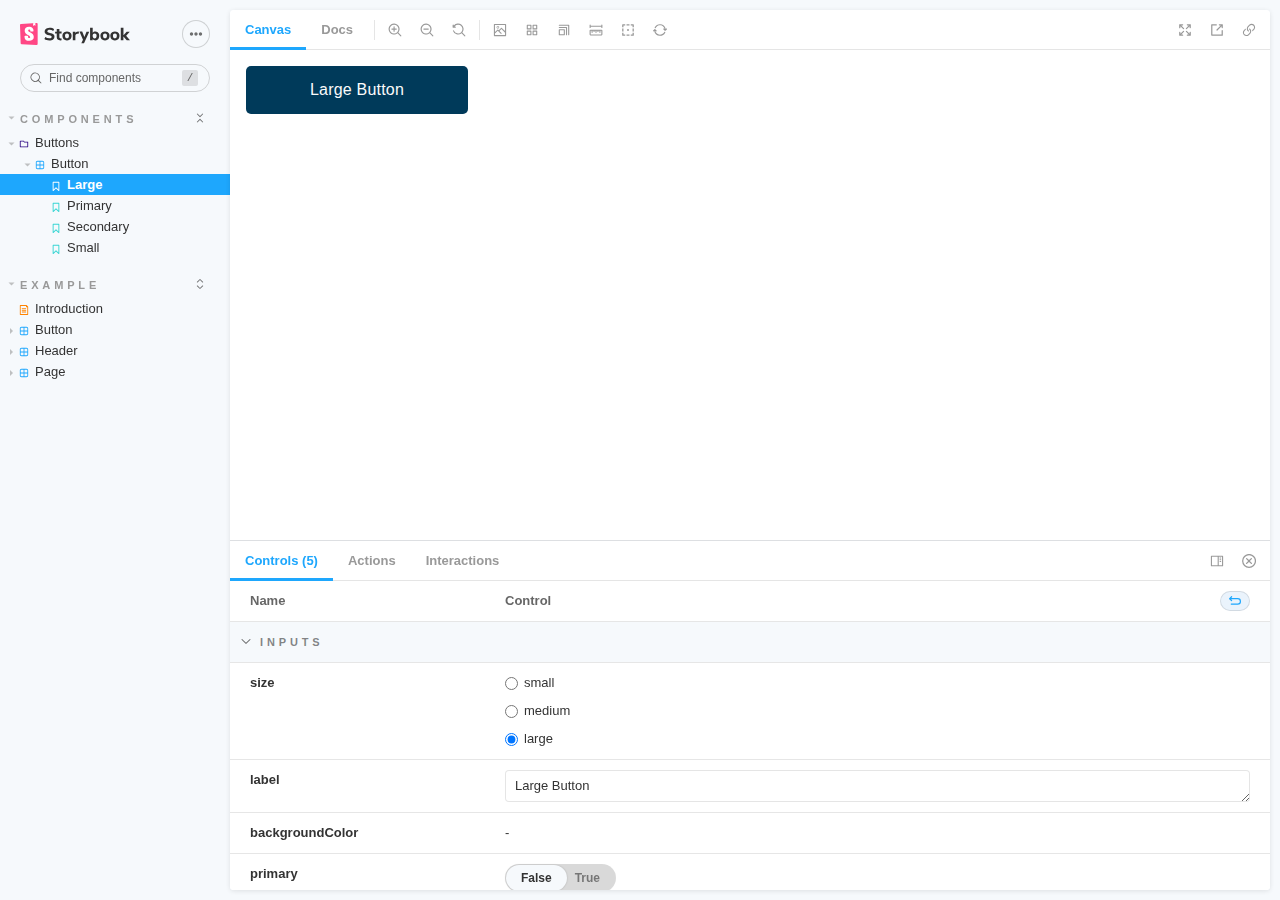
==== angular/index.html @ 04ffe703 "rename folder" ====
<!doctype html><html lang="en"><head><meta charset="utf-8"/><title>Webpack App</title><meta name="viewport" content="width=device-width,initial-scale=1"/><style>html, body {
    overflow: hidden;
    height: 100%;
    width: 100%;
    margin: 0;
    padding: 0;
  }

  * {
    box-sizing: border-box;
  }</style><script>/* globals window */
  /* eslint-disable no-underscore-dangle */
  try {
    if (window.top !== window) {
      window.__REACT_DEVTOOLS_GLOBAL_HOOK__ = window.top.__REACT_DEVTOOLS_GLOBAL_HOOK__;
    }
  } catch (e) {
    // eslint-disable-next-line no-console
    console.warn('unable to connect to top frame for connecting dev tools');
  }

  window.onerror = function onerror(message, source, line, column, err) {
    if (window.CONFIG_TYPE !== 'DEVELOPMENT') return;
    // eslint-disable-next-line no-var, vars-on-top
    var xhr = new window.XMLHttpRequest();
    xhr.open('POST', '/runtime-error');
    xhr.setRequestHeader('Content-Type', 'application/json;charset=UTF-8');
    xhr.send(
      JSON.stringify({
        /* eslint-disable object-shorthand */
        message: message,
        source: source,
        line: line,
        column: column,
        error: err && { message: err.message, name: err.name, stack: err.stack },
        origin: 'manager',
        /* eslint-enable object-shorthand */
      })
    );
  };</script><style>#root[hidden],
      #docs-root[hidden] {
        display: none !important;
      }</style></head><body><div id="root"></div><div id="docs-root"></div><script>window['CONFIG_TYPE'] = "PRODUCTION";
          
      
          
            window['LOGLEVEL'] = "info";
          
      
          
            window['FEATURES'] = {"postcss":true,"emotionAlias":true,"warnOnLegacyHierarchySeparator":true};
          
      
          
      
          
      
          
            window['DOCS_MODE'] = false;</script><script src="runtime~main.30255b96f2ba705872fa.manager.bundle.js"></script><script src="439.efc33d98818427cbb475.manager.bundle.js"></script><script src="main.96705c7674874c46df10.manager.bundle.js"></script></body></html>
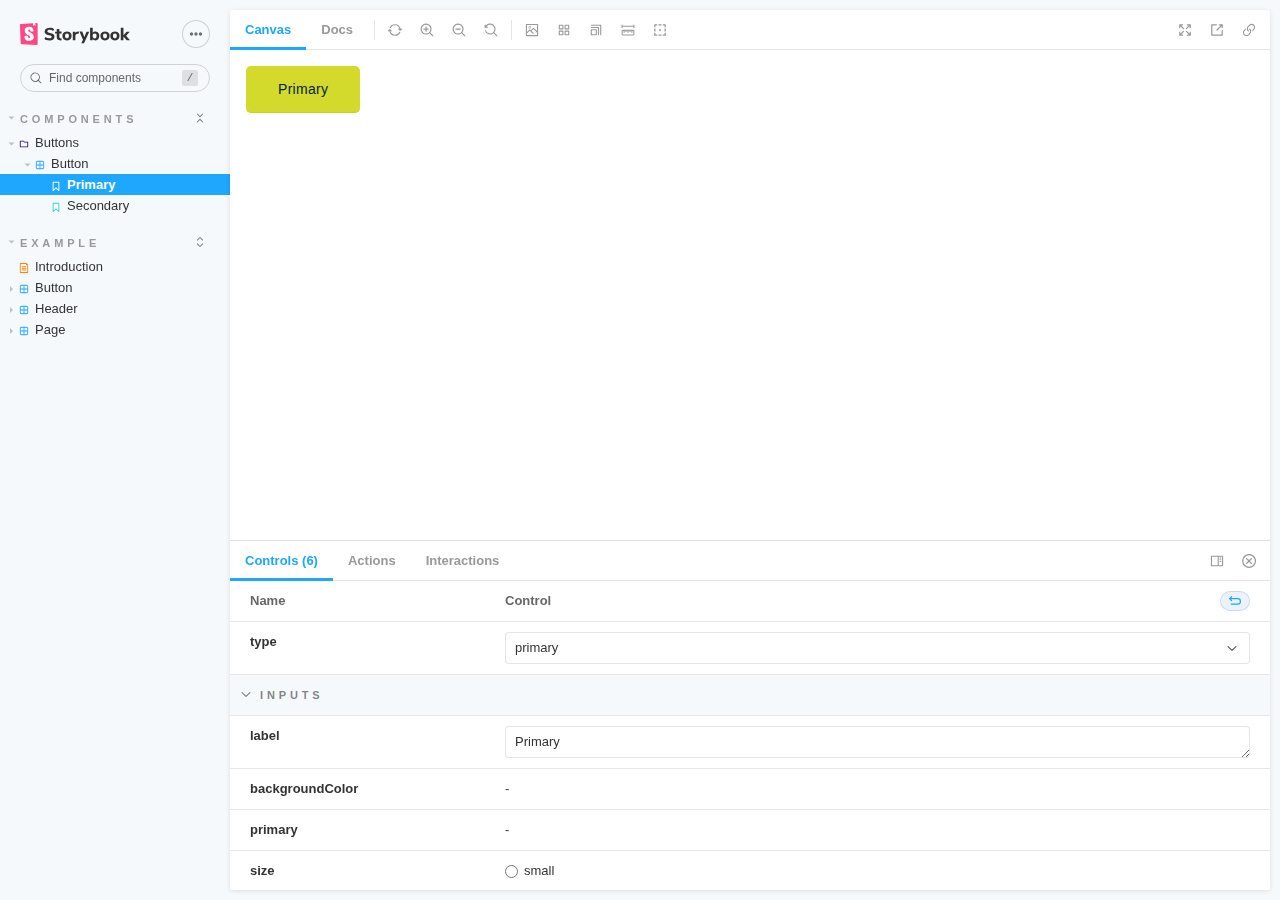
==== commit fff2b149: "Add files via upload" ====
--- a/angular/index.html
+++ b/angular/index.html
@@ -48,7 +48,7 @@
           
       
           
-            window['FEATURES'] = {"postcss":true,"emotionAlias":true,"warnOnLegacyHierarchySeparator":true};
+            window['FEATURES'] = {"postcss":true,"emotionAlias":false,"warnOnLegacyHierarchySeparator":true,"buildStoriesJson":false,"storyStoreV7":false,"modernInlineRender":false,"breakingChangesV7":false,"interactionsDebugger":false,"babelModeV7":false,"argTypeTargetsV7":false,"previewMdx2":false};
           
       
           
@@ -56,4 +56,4 @@
           
       
           
-            window['DOCS_MODE'] = false;</script><script src="runtime~main.30255b96f2ba705872fa.manager.bundle.js"></script><script src="439.efc33d98818427cbb475.manager.bundle.js"></script><script src="main.96705c7674874c46df10.manager.bundle.js"></script></body></html>+            window['DOCS_MODE'] = false;</script><script src="runtime~main.32ff7b7a70bb7a240302.manager.bundle.js"></script><script src="374.c71aa4c724c55b4820d8.manager.bundle.js"></script><script src="main.89a89269a11fbb6d93fa.manager.bundle.js"></script></body></html>